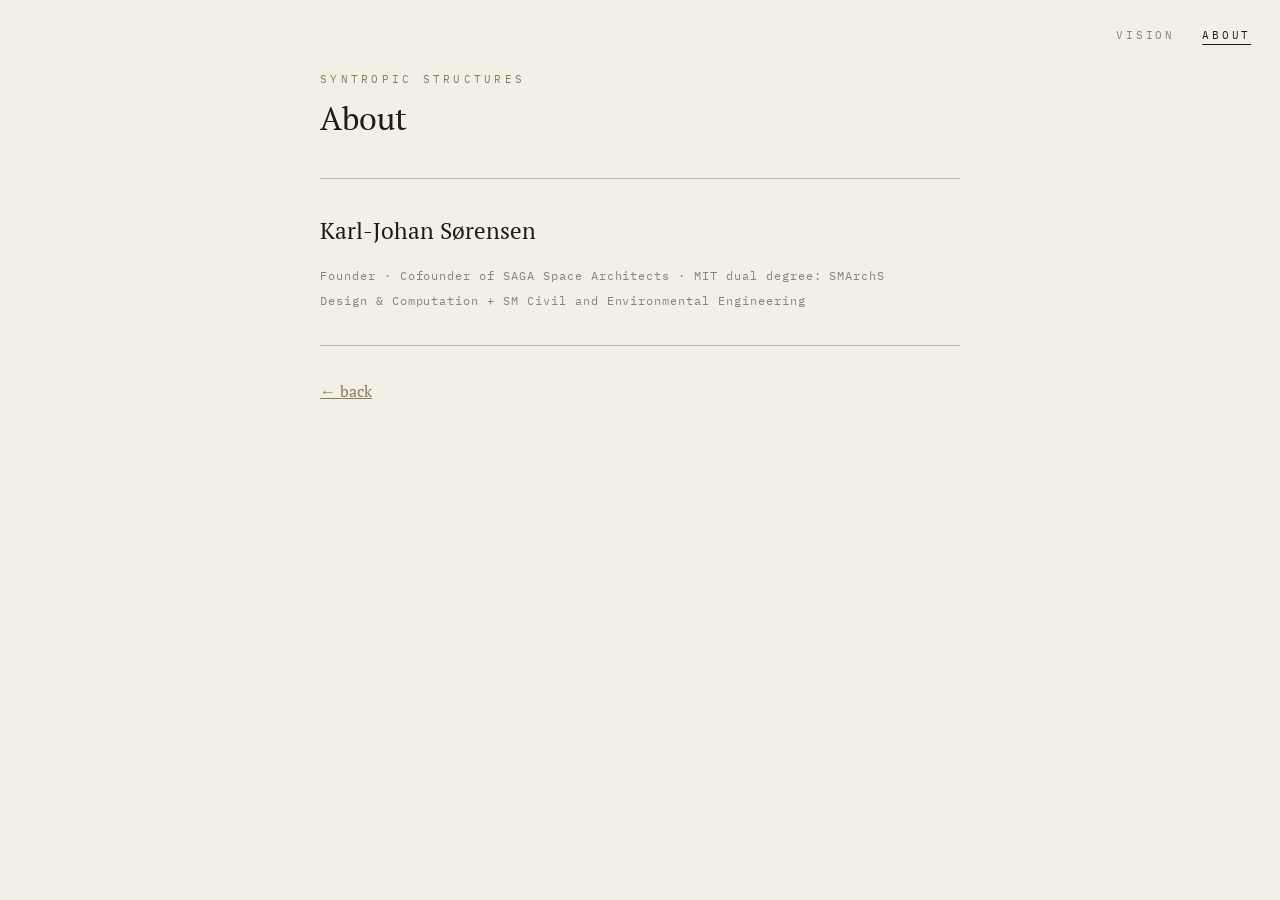
==== about.html @ 1f13c214 "About: name plus single byline" ====
<!DOCTYPE html>
<html lang="en">
<head>
<meta charset="UTF-8">
<meta name="viewport" content="width=device-width, initial-scale=1.0">
<title>about &middot; syntropic structures</title>
<style>
@font-face {
font-family: "PT Serif";
font-style: normal;
font-weight: 400;
font-display: swap;
src: url("ptserif-400.woff2") format("woff2");
}
@font-face {
font-family: "IBM Plex Mono";
font-style: normal;
font-weight: 400;
font-display: swap;
src: url("plexmono-400.woff2") format("woff2");
}
:root {
--bg: #F2EFE7;
--ink: #1C1B18;
--muted: #8A8374;
--accent: #8A7B5C;
--rule: rgba(28, 27, 24, 0.25);
}
html, body { margin: 0; padding: 0; }
body {
background: var(--bg);
color: var(--ink);
font-family: "PT Serif", serif;
line-height: 1.7;
}
main {
max-width: 40rem;
margin: 0 auto;
padding: 4rem 1.5rem 5rem;
}
h1 {
font-size: 2rem;
font-weight: 400;
margin: 0 0 0.4rem;
}
.label {
font-family: "IBM Plex Mono", monospace;
font-size: 0.68rem;
letter-spacing: 0.3em;
text-transform: uppercase;
color: var(--accent);
}
hr { border: none; border-top: 1px solid var(--rule); margin: 2rem 0; }
p { margin: 0.6rem 0; }
.name {
font-size: 1.45rem;
margin: 0 0 0.8rem;
}
.byline {
font-family: "IBM Plex Mono", monospace;
font-size: 0.75rem;
letter-spacing: 0.08em;
line-height: 2.1;
color: var(--muted);
margin: 0;
max-width: 36rem;
}
a { color: var(--accent); }
.topnav {
position: fixed;
top: 1.6rem;
right: 1.8rem;
display: flex;
gap: 1.7rem;
font-family: "IBM Plex Mono", monospace;
font-size: 0.7rem;
letter-spacing: 0.25em;
text-transform: uppercase;
}
.topnav a { color: var(--muted); text-decoration: none; }
.topnav a:hover { color: var(--ink); }
.topnav a.active { color: var(--ink); text-decoration: underline; text-underline-offset: 5px; }
</style>
</head>
<body>
<nav class="topnav">
<a href="vision.html">Vision</a>
<a href="about.html" class="active">About</a>
</nav>
<main>
<span class="label">syntropic structures</span>
<h1>About</h1>
<hr>
<p class="name">Karl-Johan S&oslash;rensen</p>
<p class="byline">Founder &middot; Cofounder of SAGA Space Architects &middot; MIT dual degree: SMArchS Design &amp; Computation + SM Civil and Environmental Engineering</p>
<hr>
<p><a href="/">&larr; back</a></p>
</main>
</body>
</html>
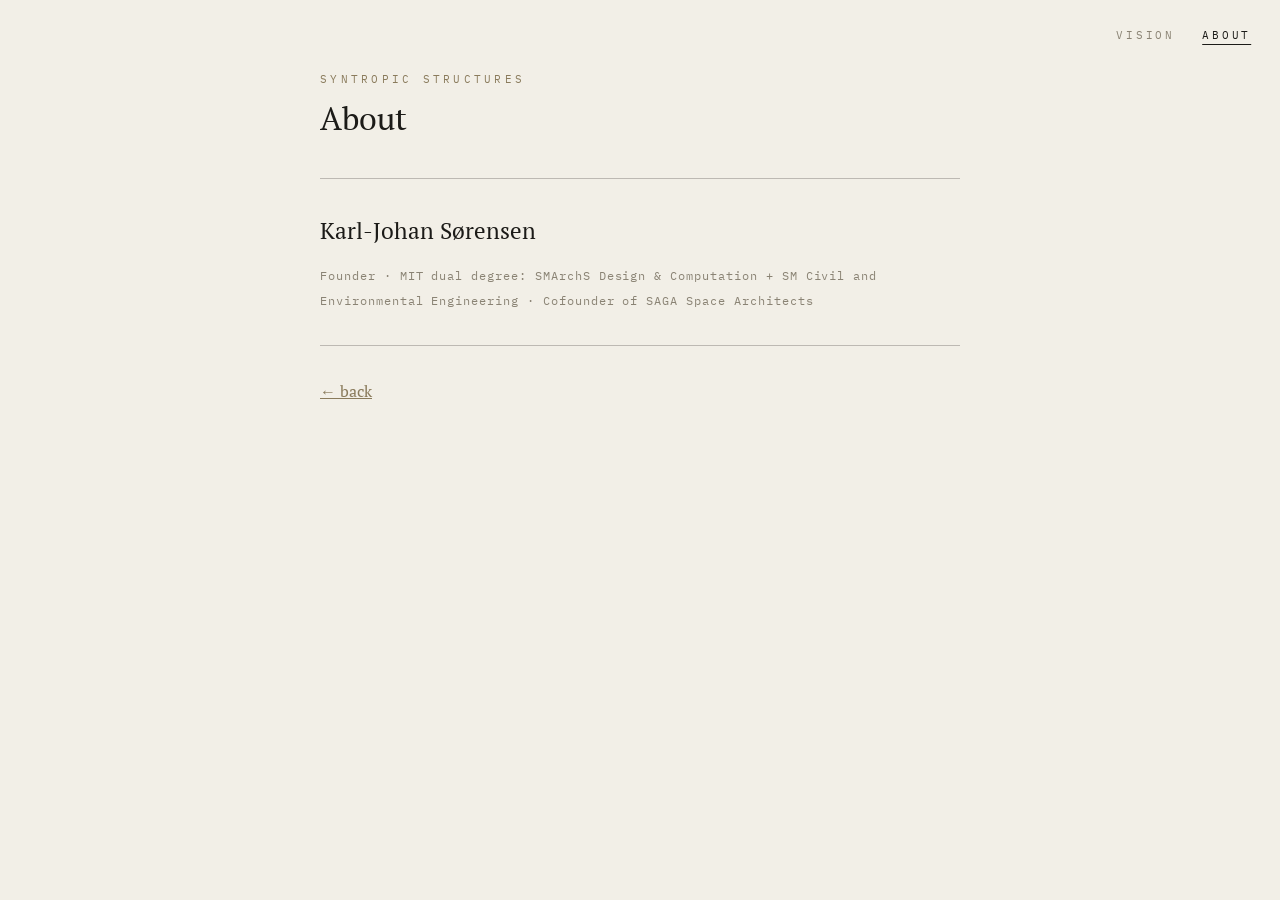
==== commit f28dbcb1: "About byline: MIT before SAGA" ====
--- a/about.html
+++ b/about.html
@@ -92,7 +92,7 @@
 <h1>About</h1>
 <hr>
 <p class="name">Karl-Johan S&oslash;rensen</p>
-<p class="byline">Founder &middot; Cofounder of SAGA Space Architects &middot; MIT dual degree: SMArchS Design &amp; Computation + SM Civil and Environmental Engineering</p>
+<p class="byline">Founder &middot; MIT dual degree: SMArchS Design &amp; Computation + SM Civil and Environmental Engineering &middot; Cofounder of SAGA Space Architects</p>
 <hr>
 <p><a href="/">&larr; back</a></p>
 </main>
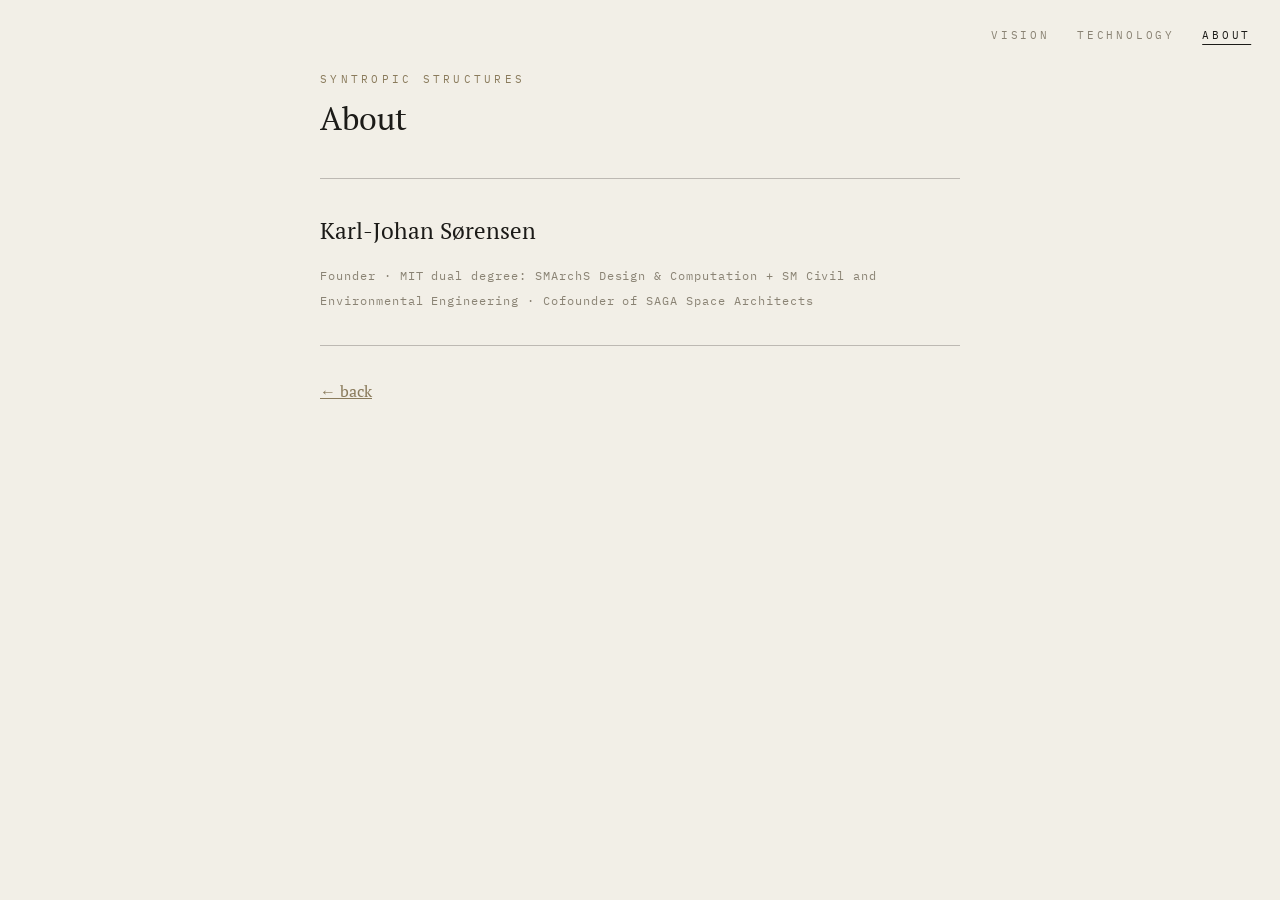
==== commit d5a8da5a: "Vision: book reference as footnote; add technology page to nav" ====
--- a/about.html
+++ b/about.html
@@ -85,6 +85,7 @@
 <body>
 <nav class="topnav">
 <a href="vision.html">Vision</a>
+<a href="technology.html">Technology</a>
 <a href="about.html" class="active">About</a>
 </nav>
 <main>
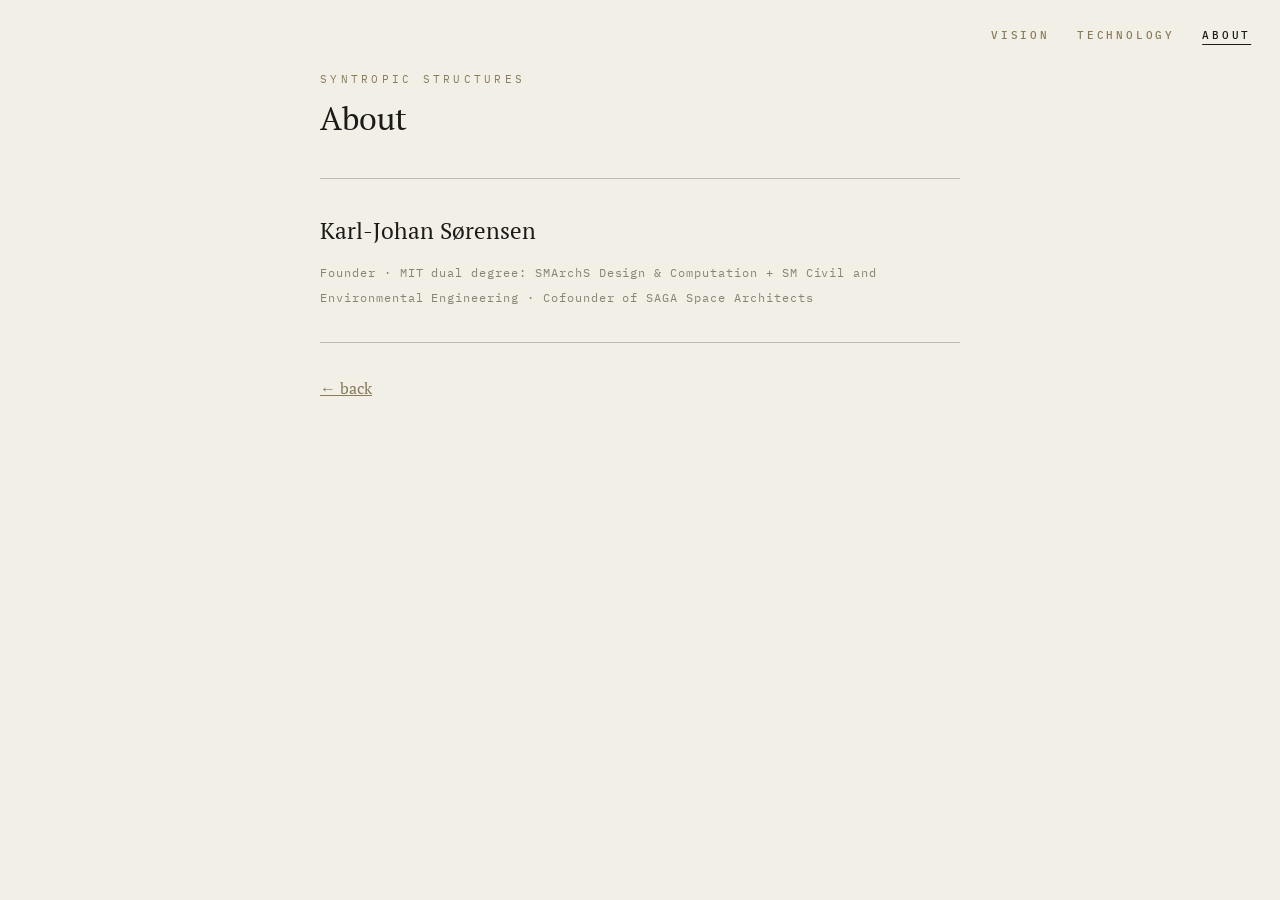
==== commit 4603e7dc: "Refactor: extract shared site.css and site.js; pages are markup only" ====
--- a/about.html
+++ b/about.html
@@ -4,85 +4,9 @@
 <meta charset="UTF-8">
 <meta name="viewport" content="width=device-width, initial-scale=1.0">
 <title>about &middot; syntropic structures</title>
-<style>
-@font-face {
-font-family: "PT Serif";
-font-style: normal;
-font-weight: 400;
-font-display: swap;
-src: url("ptserif-400.woff2") format("woff2");
-}
-@font-face {
-font-family: "IBM Plex Mono";
-font-style: normal;
-font-weight: 400;
-font-display: swap;
-src: url("plexmono-400.woff2") format("woff2");
-}
-:root {
---bg: #F2EFE7;
---ink: #1C1B18;
---muted: #8A8374;
---accent: #8A7B5C;
---rule: rgba(28, 27, 24, 0.25);
-}
-html, body { margin: 0; padding: 0; }
-body {
-background: var(--bg);
-color: var(--ink);
-font-family: "PT Serif", serif;
-line-height: 1.7;
-}
-main {
-max-width: 40rem;
-margin: 0 auto;
-padding: 4rem 1.5rem 5rem;
-}
-h1 {
-font-size: 2rem;
-font-weight: 400;
-margin: 0 0 0.4rem;
-}
-.label {
-font-family: "IBM Plex Mono", monospace;
-font-size: 0.68rem;
-letter-spacing: 0.3em;
-text-transform: uppercase;
-color: var(--accent);
-}
-hr { border: none; border-top: 1px solid var(--rule); margin: 2rem 0; }
-p { margin: 0.6rem 0; }
-.name {
-font-size: 1.45rem;
-margin: 0 0 0.8rem;
-}
-.byline {
-font-family: "IBM Plex Mono", monospace;
-font-size: 0.75rem;
-letter-spacing: 0.08em;
-line-height: 2.1;
-color: var(--muted);
-margin: 0;
-max-width: 36rem;
-}
-a { color: var(--accent); }
-.topnav {
-position: fixed;
-top: 1.6rem;
-right: 1.8rem;
-display: flex;
-gap: 1.7rem;
-font-family: "IBM Plex Mono", monospace;
-font-size: 0.7rem;
-letter-spacing: 0.25em;
-text-transform: uppercase;
-}
-.topnav a { color: var(--muted); text-decoration: none; }
-.topnav a:hover { color: var(--ink); }
-.topnav a.active { color: var(--ink); text-decoration: underline; text-underline-offset: 5px; }
-</style>
+<link rel="stylesheet" href="site.css">
 </head>
-<body>
+<body class="page">
 <nav class="topnav">
 <a href="vision.html">Vision</a>
 <a href="technology.html">Technology</a>
--- a/site.css
+++ b/site.css
@@ -0,0 +1,255 @@
+/* syntropic structures: shared stylesheet.
+Scopes: body.home (landing page), body.page (subpages). */
+
+/* -- fonts (self-hosted on purpose: EU/GDPR) -- */
+@font-face {
+font-family: "PT Serif";
+font-style: normal;
+font-weight: 400;
+font-display: swap;
+src: url("ptserif-400.woff2") format("woff2");
+}
+@font-face {
+font-family: "IBM Plex Mono";
+font-style: normal;
+font-weight: 400;
+font-display: swap;
+src: url("plexmono-400.woff2") format("woff2");
+}
+@font-face {
+font-family: "IBM Plex Mono";
+font-style: normal;
+font-weight: 500;
+font-display: swap;
+src: url("plexmono-500.woff2") format("woff2");
+}
+
+/* -- palette -- */
+:root {
+--bg: #F2EFE7;
+--ink: #1C1B18;
+--muted: #8A8374;
+--accent: #8A7B5C;
+--rule: rgba(28, 27, 24, 0.25);
+}
+
+/* -- base -- */
+html, body { margin: 0; padding: 0; }
+body {
+background: var(--bg);
+color: var(--ink);
+font-family: "PT Serif", serif;
+}
+
+/* -- top-right nav (floating links, no bar) -- */
+.topnav {
+position: fixed;
+top: 1.6rem;
+right: 1.8rem;
+z-index: 2;
+display: flex;
+gap: 1.7rem;
+font-family: "IBM Plex Mono", monospace;
+font-size: 0.7rem;
+font-weight: 500;
+letter-spacing: 0.25em;
+text-transform: uppercase;
+}
+.topnav a { color: var(--muted); text-decoration: none; }
+.topnav a:hover { color: var(--ink); text-decoration: underline; text-underline-offset: 5px; }
+.topnav a.active { color: var(--ink); text-decoration: underline; text-underline-offset: 5px; }
+
+/* ============ landing page ============ */
+body.home {
+min-height: 100vh;
+display: flex;
+flex-direction: column;
+box-sizing: border-box;
+}
+#dots {
+position: fixed;
+inset: 0;
+width: 100vw;
+height: 100vh;
+z-index: 0;
+pointer-events: none;
+}
+body.home main, body.home footer { position: relative; z-index: 1; }
+body.home main {
+flex: 1;
+display: flex;
+flex-direction: column;
+align-items: center;
+justify-content: center;
+text-align: center;
+padding: 3rem 1.5rem;
+}
+body.home h1 {
+font-size: clamp(2.6rem, 7vw, 4.6rem);
+font-weight: 400;
+line-height: 1.1;
+margin: 0;
+letter-spacing: -0.01em;
+}
+.rule {
+width: min(46rem, 82vw);
+height: 1px;
+background: var(--rule);
+margin: 2.4rem 0 1.8rem;
+}
+.subtitle {
+font-family: "IBM Plex Mono", monospace;
+font-size: clamp(0.85rem, 1.6vw, 1rem);
+letter-spacing: 0.08em;
+margin: 0;
+}
+.signup {
+margin-top: 3.2rem;
+display: flex;
+flex-direction: column;
+align-items: center;
+gap: 0.9rem;
+}
+.signup-label {
+font-family: "IBM Plex Mono", monospace;
+font-size: 0.68rem;
+font-weight: 500;
+letter-spacing: 0.3em;
+text-transform: uppercase;
+color: var(--muted);
+margin: 0;
+}
+.signup form {
+display: flex;
+gap: 0;
+}
+.signup input {
+font-family: "IBM Plex Mono", monospace;
+font-size: 0.85rem;
+padding: 0.75rem 1rem;
+width: min(19rem, 60vw);
+border: 1px solid var(--ink);
+border-right: none;
+background: rgba(242, 239, 231, 0.85);
+color: var(--ink);
+outline: none;
+border-radius: 0;
+box-sizing: border-box;
+}
+.signup input::placeholder { color: var(--muted); }
+.signup button {
+font-family: "IBM Plex Mono", monospace;
+font-size: 0.75rem;
+font-weight: 500;
+letter-spacing: 0.18em;
+text-transform: uppercase;
+padding: 0.75rem 1.4rem;
+border: 1px solid var(--ink);
+background: var(--ink);
+color: var(--bg);
+cursor: pointer;
+border-radius: 0;
+white-space: nowrap;
+}
+.signup button:hover { background: #3a382f; }
+.signup .note {
+font-family: "IBM Plex Mono", monospace;
+font-size: 0.72rem;
+letter-spacing: 0.08em;
+color: var(--accent);
+min-height: 1em;
+margin: 0;
+}
+.signup .consent {
+font-family: "IBM Plex Mono", monospace;
+font-size: 0.62rem;
+letter-spacing: 0.04em;
+color: var(--muted);
+max-width: 26rem;
+line-height: 1.7;
+margin: 0;
+}
+.signup .consent a { color: var(--muted); }
+body.home footer {
+text-align: center;
+padding: 2.2rem 1.5rem 2.6rem;
+font-family: "IBM Plex Mono", monospace;
+font-size: 0.7rem;
+letter-spacing: 0.25em;
+text-transform: uppercase;
+color: var(--muted);
+line-height: 2;
+}
+body.home footer .brand { color: var(--accent); }
+body.home footer a { color: inherit; }
+body.home footer a.contact { text-transform: none; letter-spacing: 0.1em; }
+
+/* ============ subpages ============ */
+body.page { line-height: 1.7; }
+body.page main {
+max-width: 40rem;
+margin: 0 auto;
+padding: 4rem 1.5rem 5rem;
+}
+body.page h1 {
+font-size: 2rem;
+font-weight: 400;
+margin: 0 0 0.4rem;
+}
+.label {
+font-family: "IBM Plex Mono", monospace;
+font-size: 0.68rem;
+letter-spacing: 0.3em;
+text-transform: uppercase;
+color: var(--accent);
+}
+body.page hr { border: none; border-top: 1px solid var(--rule); margin: 2rem 0; }
+body.page h2 {
+font-family: "IBM Plex Mono", monospace;
+font-size: 0.8rem;
+letter-spacing: 0.15em;
+text-transform: uppercase;
+margin: 2.2rem 0 0.6rem;
+}
+body.page p { margin: 0.6rem 0; }
+body.page a { color: var(--accent); }
+body.page sup { font-size: 0.68em; line-height: 0; color: var(--accent); }
+.footnote {
+font-size: 0.85rem;
+color: var(--muted);
+margin: 0 0 2.4rem;
+}
+
+/* vision: point list */
+ul.points {
+list-style: none;
+margin: 0;
+padding: 0;
+font-size: 1.15rem;
+}
+ul.points li {
+margin: 1.1rem 0;
+padding-left: 1.6rem;
+position: relative;
+}
+ul.points li::before {
+content: "-";
+position: absolute;
+left: 0;
+color: var(--accent);
+}
+
+/* about: name + byline */
+.name {
+font-size: 1.45rem;
+margin: 0 0 0.8rem;
+}
+.byline {
+font-family: "IBM Plex Mono", monospace;
+font-size: 0.75rem;
+letter-spacing: 0.08em;
+line-height: 2.1;
+color: var(--muted);
+margin: 0;
+max-width: 36rem;
+}
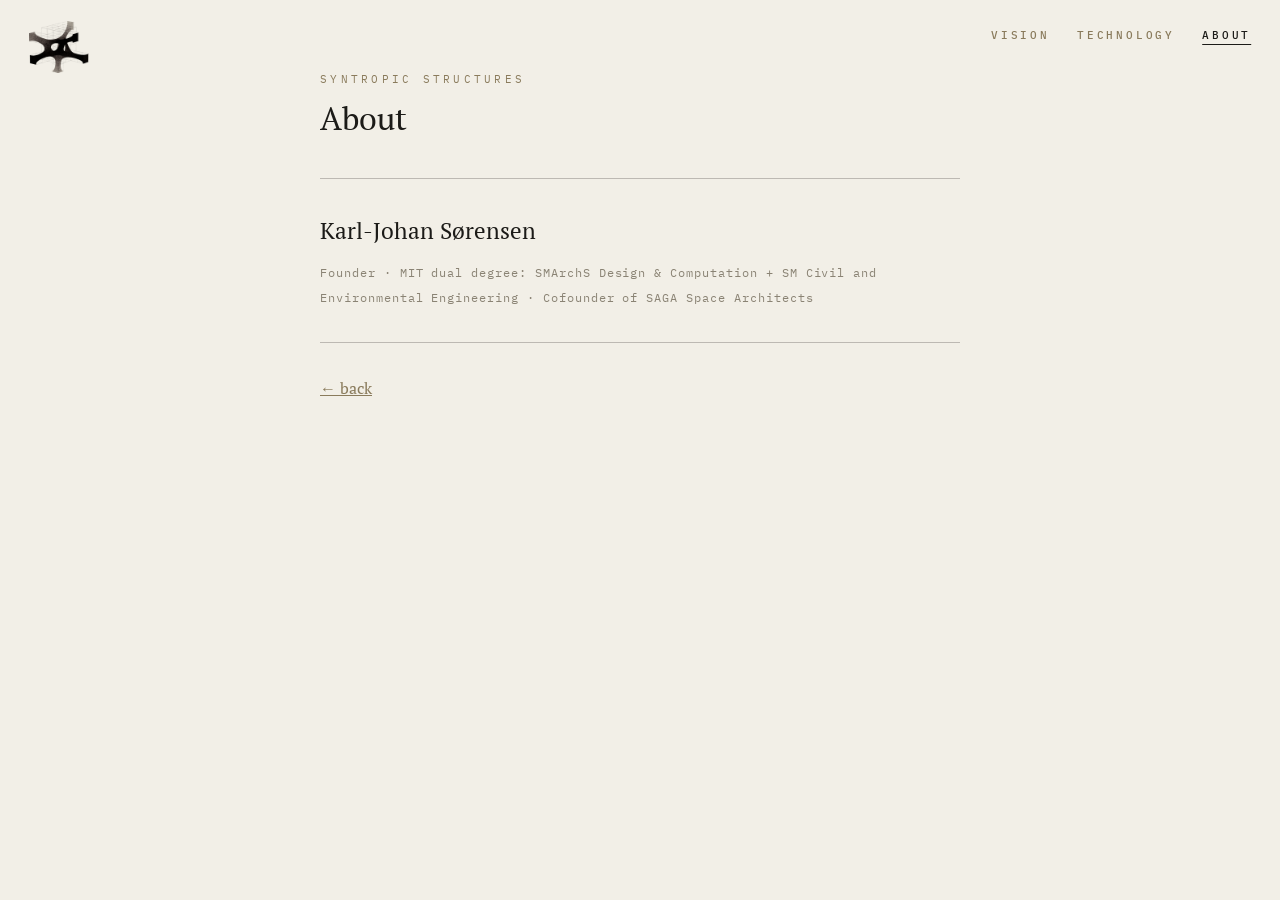
==== commit 6dfe335c: "Add top-left node logo with canvas clearing" ====
--- a/about.html
+++ b/about.html
@@ -7,6 +7,7 @@
 <link rel="stylesheet" href="site.css">
 </head>
 <body class="page">
+<a class="logo" href="/"><img src="logo.png" alt="syntropic structures"></a>
 <nav class="topnav">
 <a href="vision.html">Vision</a>
 <a href="technology.html">Technology</a>
--- a/site.css
+++ b/site.css
@@ -58,6 +58,18 @@
 .topnav a { color: var(--muted); text-decoration: none; }
 .topnav a:hover { color: var(--ink); text-decoration: underline; text-underline-offset: 5px; }
 .topnav a.active { color: var(--ink); text-decoration: underline; text-underline-offset: 5px; }
+
+/* -- top-left logo (node render, links home) -- */
+.logo {
+position: fixed;
+top: 1.3rem;
+left: 1.8rem;
+z-index: 2;
+}
+.logo img { display: block; height: 52px; width: auto; }
+@media (max-width: 640px) {
+.logo img { height: 40px; }
+}
 
 /* ============ landing page ============ */
 body.home {
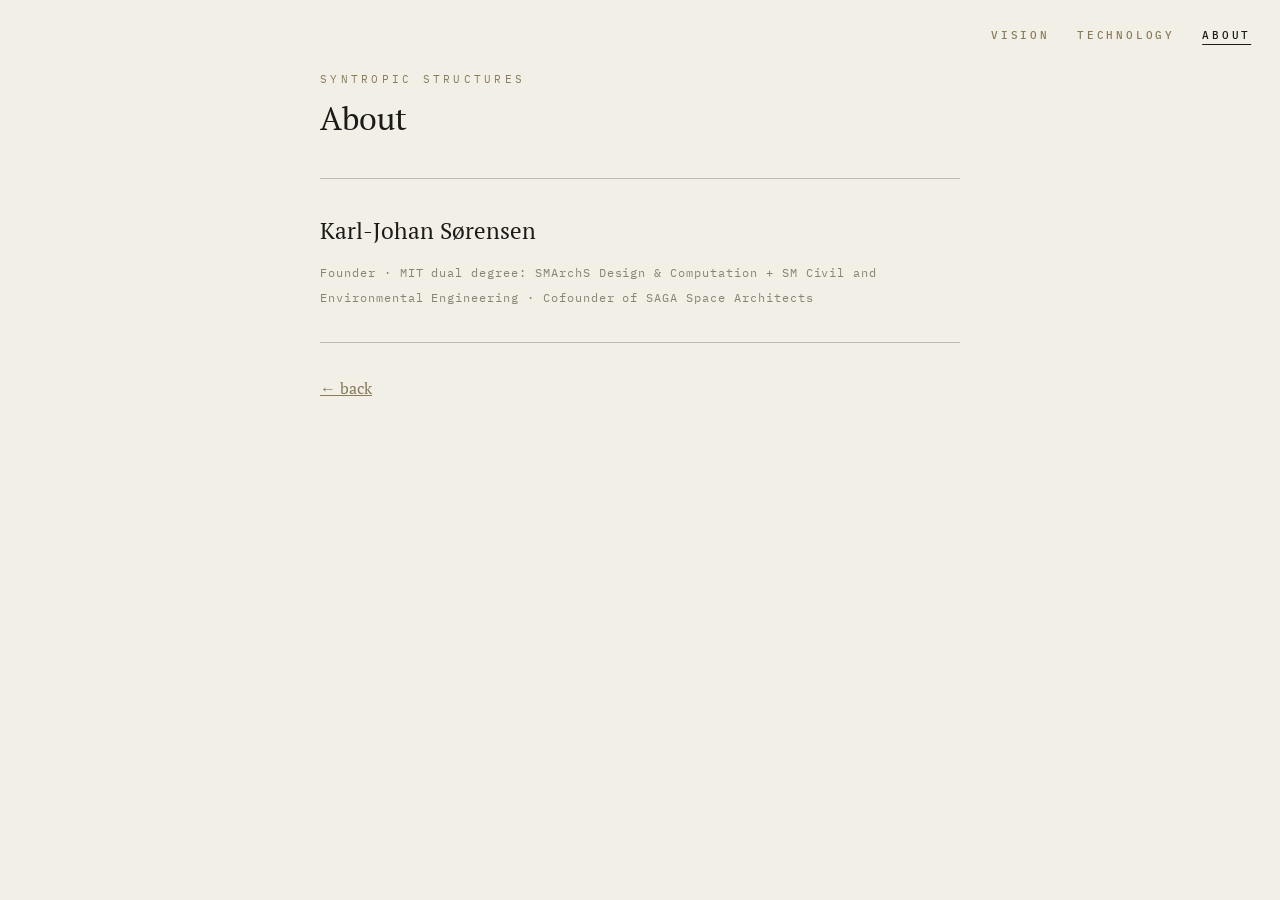
==== commit c1d08ff8: "Revert "Add top-left node logo with canvas clearing" This reverts commit 6dfe335c491fe41a996d91d29d0" ====
--- a/about.html
+++ b/about.html
@@ -7,7 +7,6 @@
 <link rel="stylesheet" href="site.css">
 </head>
 <body class="page">
-<a class="logo" href="/"><img src="logo.png" alt="syntropic structures"></a>
 <nav class="topnav">
 <a href="vision.html">Vision</a>
 <a href="technology.html">Technology</a>
--- a/site.css
+++ b/site.css
@@ -58,18 +58,6 @@
 .topnav a { color: var(--muted); text-decoration: none; }
 .topnav a:hover { color: var(--ink); text-decoration: underline; text-underline-offset: 5px; }
 .topnav a.active { color: var(--ink); text-decoration: underline; text-underline-offset: 5px; }
-
-/* -- top-left logo (node render, links home) -- */
-.logo {
-position: fixed;
-top: 1.3rem;
-left: 1.8rem;
-z-index: 2;
-}
-.logo img { display: block; height: 52px; width: auto; }
-@media (max-width: 640px) {
-.logo img { height: 40px; }
-}
 
 /* ============ landing page ============ */
 body.home {
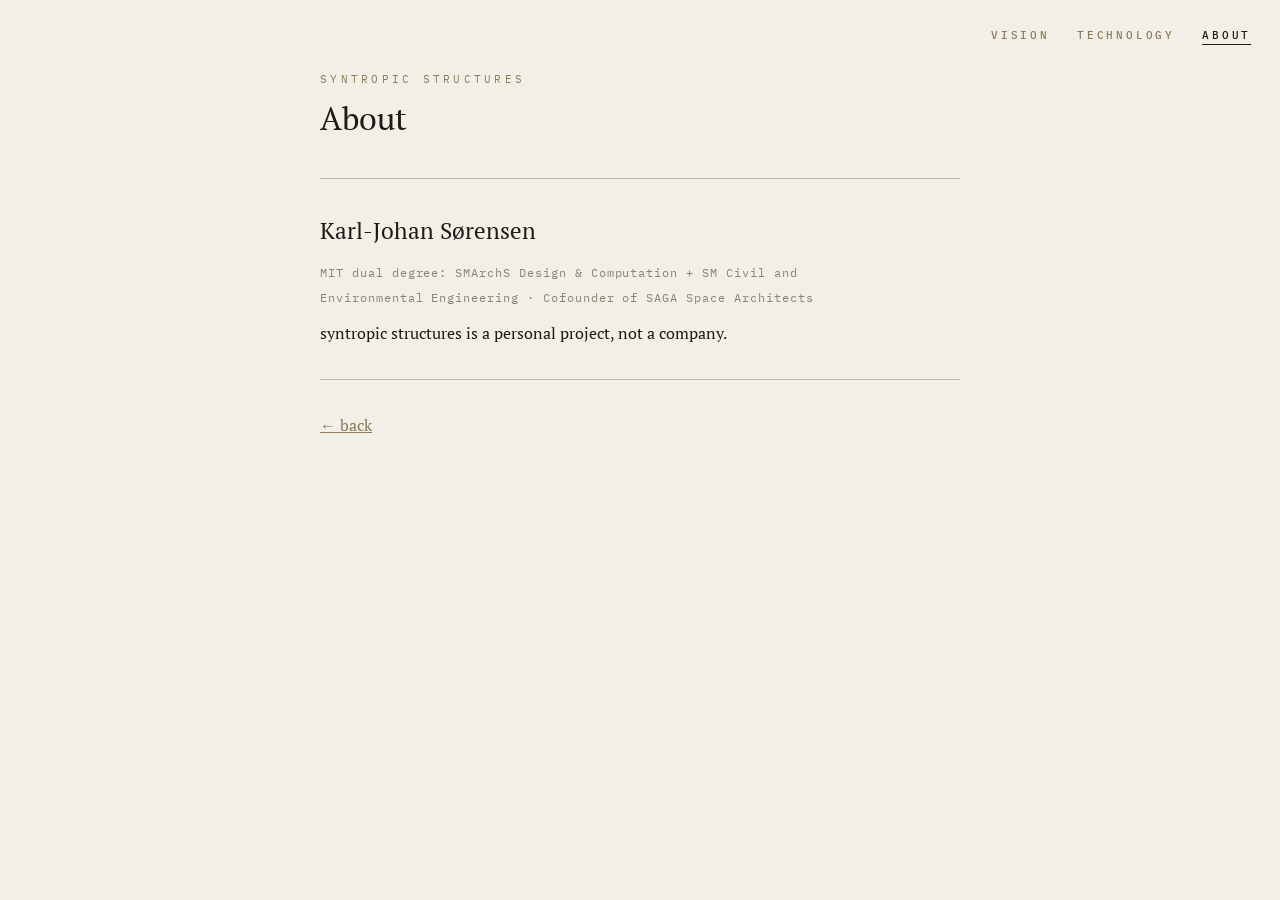
==== commit a0d17321: "Reframe copy as a personal project, not a company" ====
--- a/about.html
+++ b/about.html
@@ -17,7 +17,8 @@
 <h1>About</h1>
 <hr>
 <p class="name">Karl-Johan S&oslash;rensen</p>
-<p class="byline">Founder &middot; MIT dual degree: SMArchS Design &amp; Computation + SM Civil and Environmental Engineering &middot; Cofounder of SAGA Space Architects</p>
+<p class="byline">MIT dual degree: SMArchS Design &amp; Computation + SM Civil and Environmental Engineering &middot; Cofounder of SAGA Space Architects</p>
+<p>syntropic structures is a personal project, not a company.</p>
 <hr>
 <p><a href="/">&larr; back</a></p>
 </main>
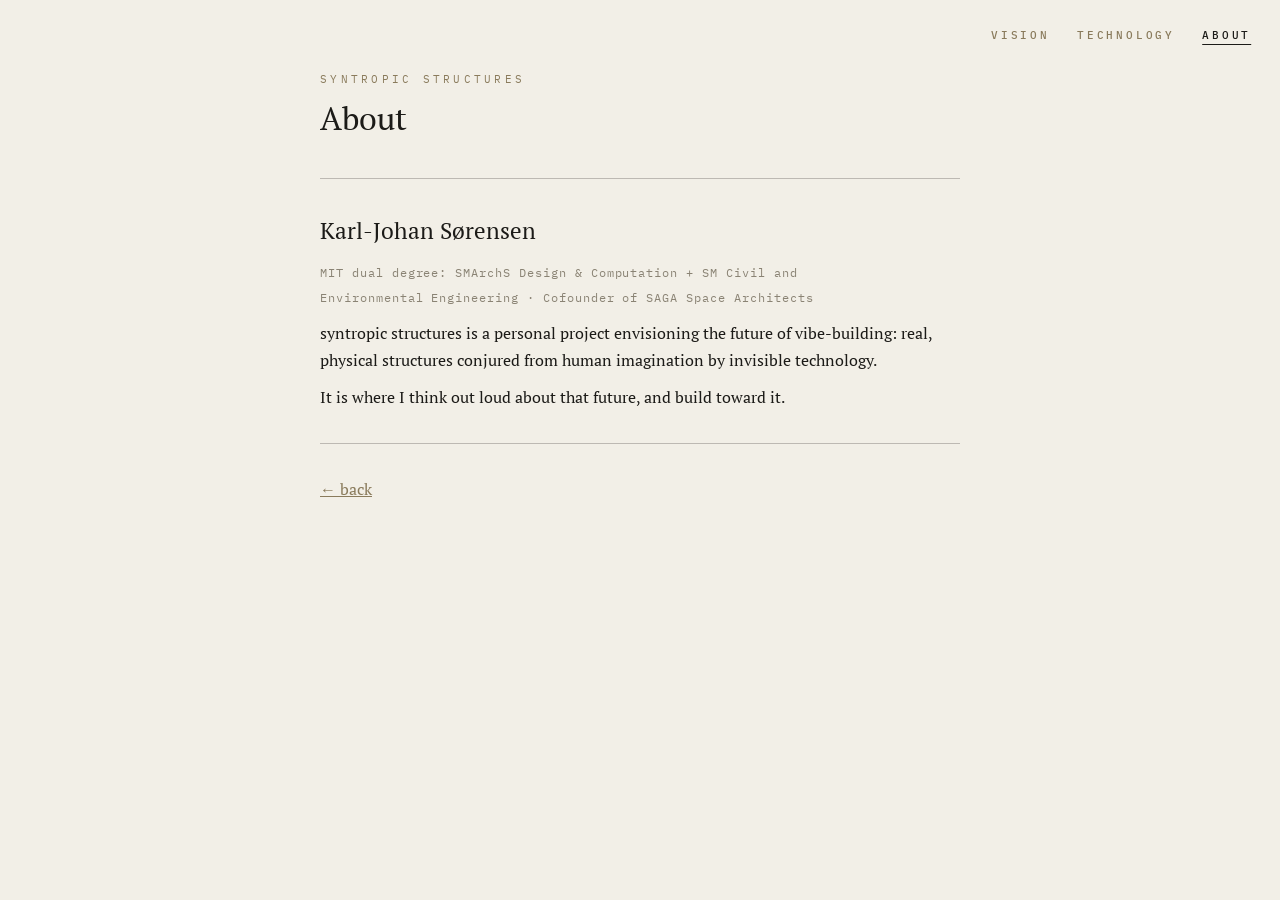
==== commit f99a2e93: "About: describe the project instead of disclaiming company status" ====
--- a/about.html
+++ b/about.html
@@ -18,7 +18,8 @@
 <hr>
 <p class="name">Karl-Johan S&oslash;rensen</p>
 <p class="byline">MIT dual degree: SMArchS Design &amp; Computation + SM Civil and Environmental Engineering &middot; Cofounder of SAGA Space Architects</p>
-<p>syntropic structures is a personal project, not a company.</p>
+<p>syntropic structures is a personal project envisioning the future of vibe-building: real, physical structures conjured from human imagination by invisible technology.</p>
+<p>It is where I think out loud about that future, and build toward it.</p>
 <hr>
 <p><a href="/">&larr; back</a></p>
 </main>
